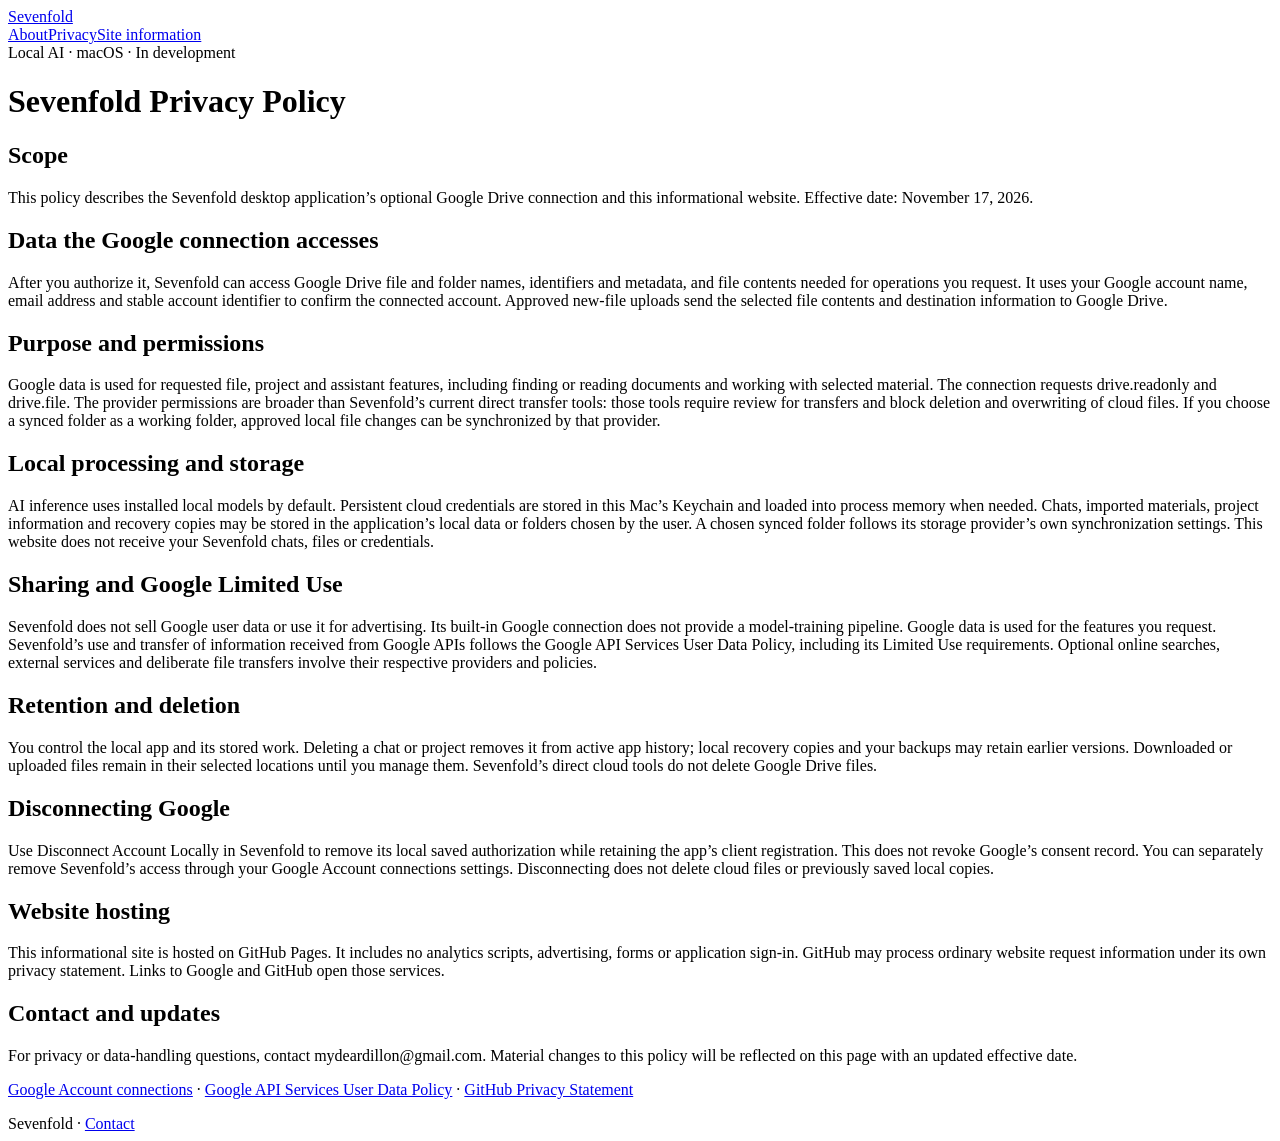
==== privacy.html @ ba38534d "Publish Sevenfold information and privacy pages" ====
<!doctype html><html lang="en"><head><meta charset="utf-8"><meta name="viewport" content="width=device-width,initial-scale=1"><meta name="description" content="Sevenfold local AI workspace and optional Google Drive connection"><title>Sevenfold Privacy Policy</title><link rel="stylesheet" href="styles.css"></head><body><header><a class="brand" href="index.html">Sevenfold</a><nav aria-label="Main"><a href="index.html">About</a><a href="privacy.html">Privacy</a><a href="terms.html">Site information</a></nav></header><main><span class="tag">Local AI · macOS · In development</span><h1>Sevenfold Privacy Policy</h1><section><h2>Scope</h2><p>This policy describes the Sevenfold desktop application’s optional Google Drive connection and this informational website. Effective date: November 17, 2026.</p></section><section><h2>Data the Google connection accesses</h2><p>After you authorize it, Sevenfold can access Google Drive file and folder names, identifiers and metadata, and file contents needed for operations you request. It uses your Google account name, email address and stable account identifier to confirm the connected account. Approved new-file uploads send the selected file contents and destination information to Google Drive.</p></section><section><h2>Purpose and permissions</h2><p>Google data is used for requested file, project and assistant features, including finding or reading documents and working with selected material. The connection requests drive.readonly and drive.file. The provider permissions are broader than Sevenfold’s current direct transfer tools: those tools require review for transfers and block deletion and overwriting of cloud files. If you choose a synced folder as a working folder, approved local file changes can be synchronized by that provider.</p></section><section><h2>Local processing and storage</h2><p>AI inference uses installed local models by default. Persistent cloud credentials are stored in this Mac’s Keychain and loaded into process memory when needed. Chats, imported materials, project information and recovery copies may be stored in the application’s local data or folders chosen by the user. A chosen synced folder follows its storage provider’s own synchronization settings. This website does not receive your Sevenfold chats, files or credentials.</p></section><section><h2>Sharing and Google Limited Use</h2><p>Sevenfold does not sell Google user data or use it for advertising. Its built-in Google connection does not provide a model-training pipeline. Google data is used for the features you request. Sevenfold’s use and transfer of information received from Google APIs follows the Google API Services User Data Policy, including its Limited Use requirements. Optional online searches, external services and deliberate file transfers involve their respective providers and policies.</p></section><section><h2>Retention and deletion</h2><p>You control the local app and its stored work. Deleting a chat or project removes it from active app history; local recovery copies and your backups may retain earlier versions. Downloaded or uploaded files remain in their selected locations until you manage them. Sevenfold’s direct cloud tools do not delete Google Drive files.</p></section><section><h2>Disconnecting Google</h2><p>Use Disconnect Account Locally in Sevenfold to remove its local saved authorization while retaining the app’s client registration. This does not revoke Google’s consent record. You can separately remove Sevenfold’s access through your Google Account connections settings. Disconnecting does not delete cloud files or previously saved local copies.</p></section><section><h2>Website hosting</h2><p>This informational site is hosted on GitHub Pages. It includes no analytics scripts, advertising, forms or application sign-in. GitHub may process ordinary website request information under its own privacy statement. Links to Google and GitHub open those services.</p></section><section><h2>Contact and updates</h2><p>For privacy or data-handling questions, contact mydeardillon@gmail.com. Material changes to this policy will be reflected on this page with an updated effective date.</p></section><p><a href="https://myaccount.google.com/connections">Google Account connections</a> · <a href="https://developers.google.com/terms/api-services-user-data-policy">Google API Services User Data Policy</a> · <a href="https://docs.github.com/en/site-policy/privacy-policies/github-general-privacy-statement">GitHub Privacy Statement</a></p></main><footer>Sevenfold · <a href="mailto:mydeardillon@gmail.com">Contact</a></footer></body></html>
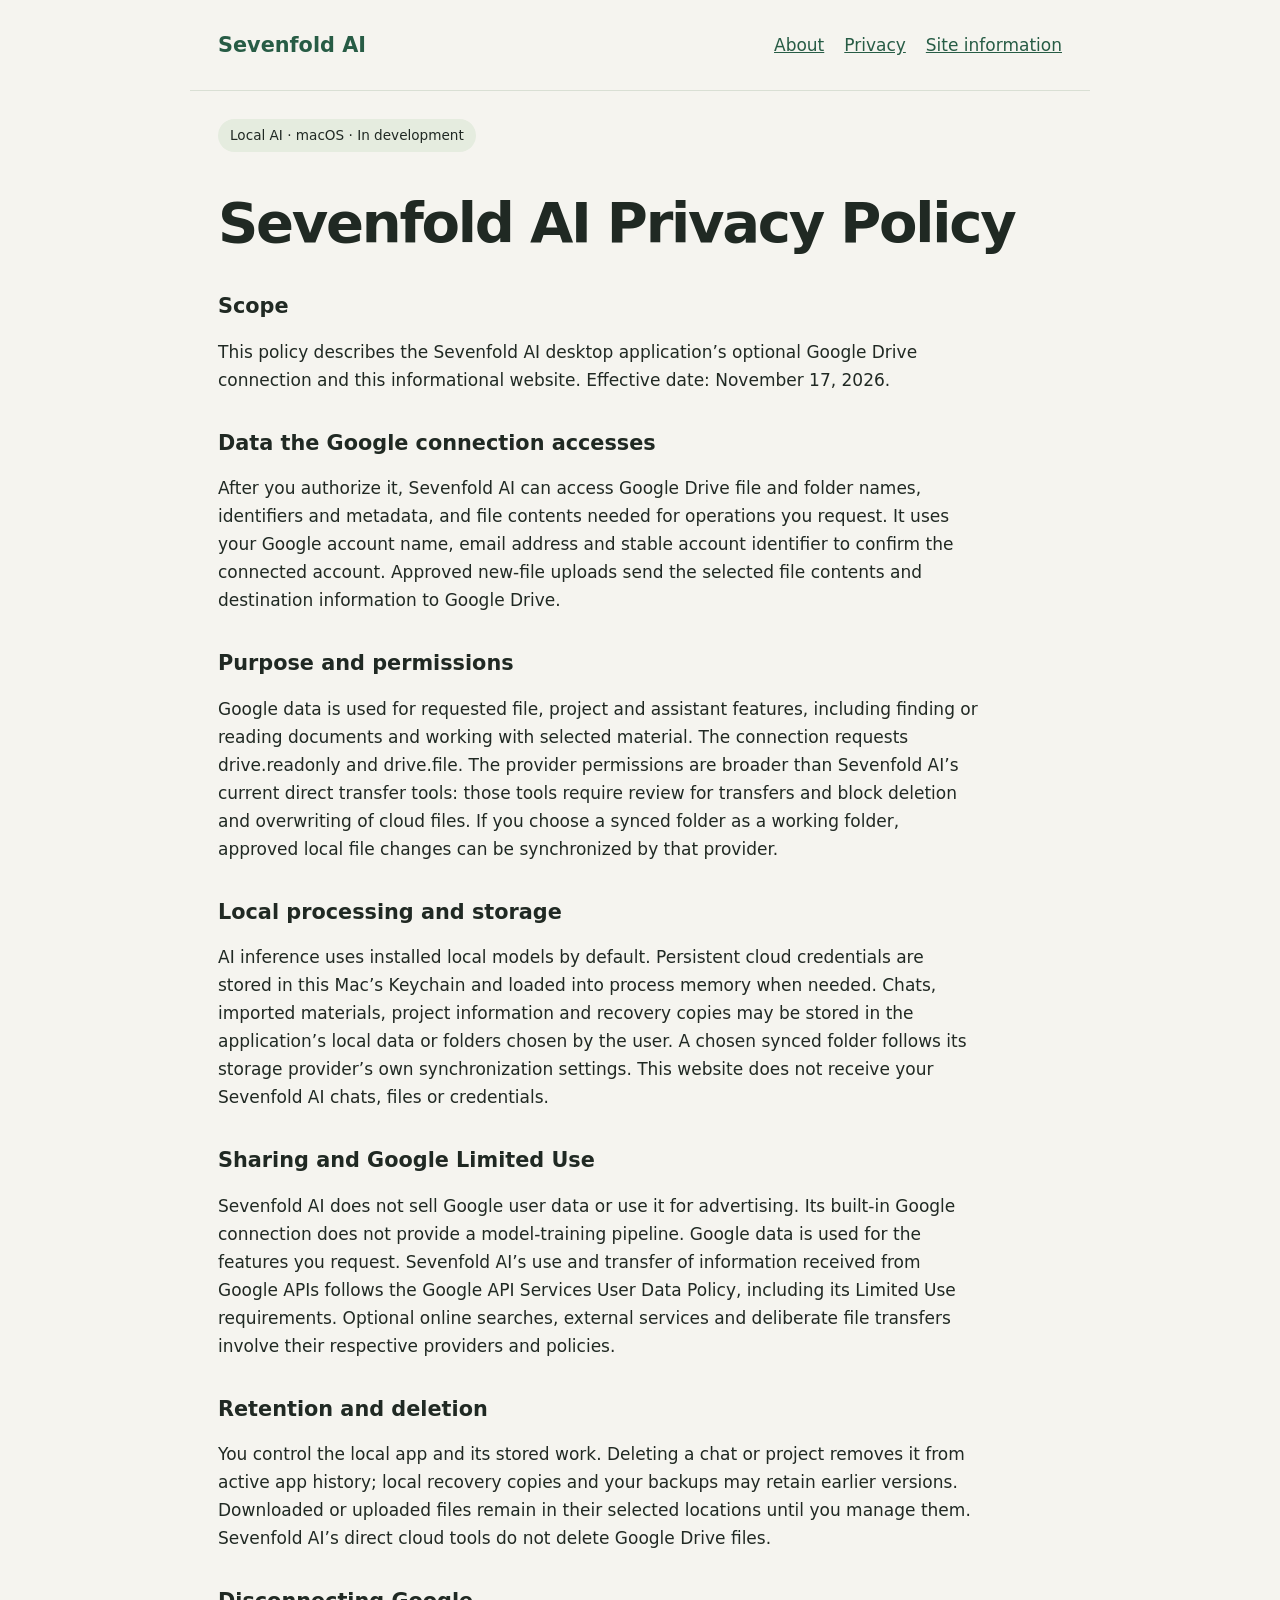
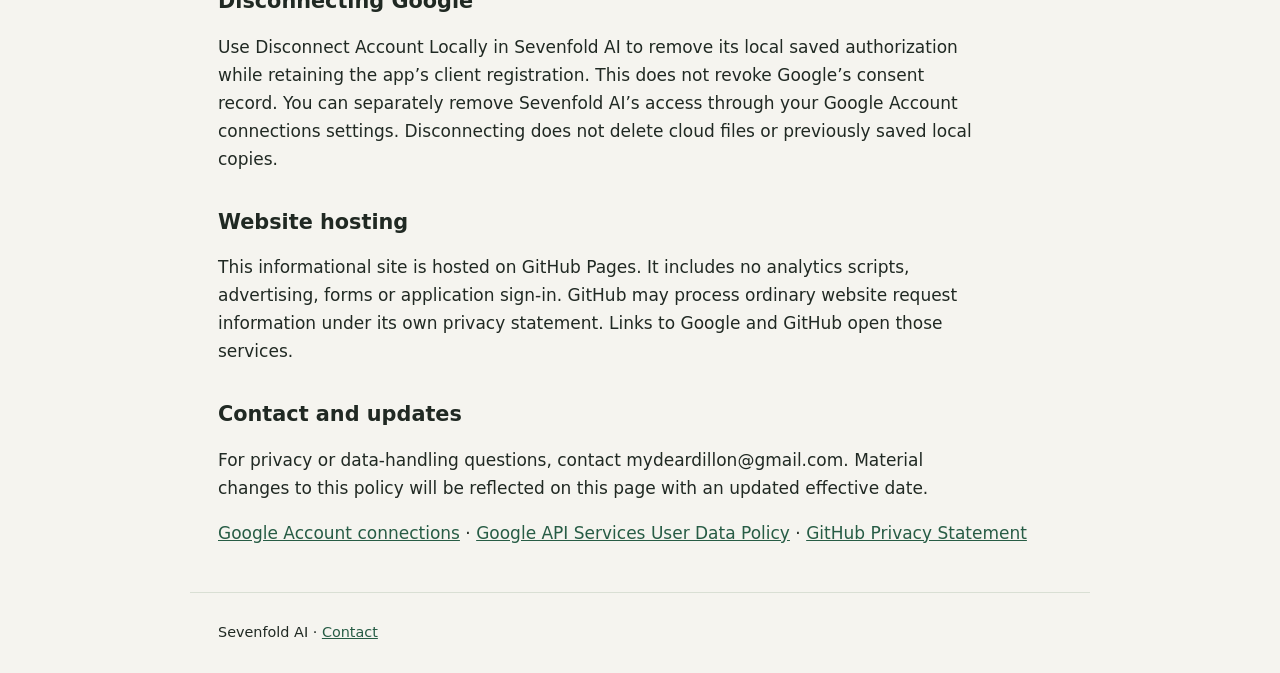
==== commit 10940a84: "Use Sevenfold AI product name and Sevenfold Mac short name" ====
--- a/privacy.html
+++ b/privacy.html
@@ -1 +1 @@
-<!doctype html><html lang="en"><head><meta charset="utf-8"><meta name="viewport" content="width=device-width,initial-scale=1"><meta name="description" content="Sevenfold local AI workspace and optional Google Drive connection"><title>Sevenfold Privacy Policy</title><link rel="stylesheet" href="styles.css"></head><body><header><a class="brand" href="index.html">Sevenfold</a><nav aria-label="Main"><a href="index.html">About</a><a href="privacy.html">Privacy</a><a href="terms.html">Site information</a></nav></header><main><span class="tag">Local AI · macOS · In development</span><h1>Sevenfold Privacy Policy</h1><section><h2>Scope</h2><p>This policy describes the Sevenfold desktop application’s optional Google Drive connection and this informational website. Effective date: November 17, 2026.</p></section><section><h2>Data the Google connection accesses</h2><p>After you authorize it, Sevenfold can access Google Drive file and folder names, identifiers and metadata, and file contents needed for operations you request. It uses your Google account name, email address and stable account identifier to confirm the connected account. Approved new-file uploads send the selected file contents and destination information to Google Drive.</p></section><section><h2>Purpose and permissions</h2><p>Google data is used for requested file, project and assistant features, including finding or reading documents and working with selected material. The connection requests drive.readonly and drive.file. The provider permissions are broader than Sevenfold’s current direct transfer tools: those tools require review for transfers and block deletion and overwriting of cloud files. If you choose a synced folder as a working folder, approved local file changes can be synchronized by that provider.</p></section><section><h2>Local processing and storage</h2><p>AI inference uses installed local models by default. Persistent cloud credentials are stored in this Mac’s Keychain and loaded into process memory when needed. Chats, imported materials, project information and recovery copies may be stored in the application’s local data or folders chosen by the user. A chosen synced folder follows its storage provider’s own synchronization settings. This website does not receive your Sevenfold chats, files or credentials.</p></section><section><h2>Sharing and Google Limited Use</h2><p>Sevenfold does not sell Google user data or use it for advertising. Its built-in Google connection does not provide a model-training pipeline. Google data is used for the features you request. Sevenfold’s use and transfer of information received from Google APIs follows the Google API Services User Data Policy, including its Limited Use requirements. Optional online searches, external services and deliberate file transfers involve their respective providers and policies.</p></section><section><h2>Retention and deletion</h2><p>You control the local app and its stored work. Deleting a chat or project removes it from active app history; local recovery copies and your backups may retain earlier versions. Downloaded or uploaded files remain in their selected locations until you manage them. Sevenfold’s direct cloud tools do not delete Google Drive files.</p></section><section><h2>Disconnecting Google</h2><p>Use Disconnect Account Locally in Sevenfold to remove its local saved authorization while retaining the app’s client registration. This does not revoke Google’s consent record. You can separately remove Sevenfold’s access through your Google Account connections settings. Disconnecting does not delete cloud files or previously saved local copies.</p></section><section><h2>Website hosting</h2><p>This informational site is hosted on GitHub Pages. It includes no analytics scripts, advertising, forms or application sign-in. GitHub may process ordinary website request information under its own privacy statement. Links to Google and GitHub open those services.</p></section><section><h2>Contact and updates</h2><p>For privacy or data-handling questions, contact mydeardillon@gmail.com. Material changes to this policy will be reflected on this page with an updated effective date.</p></section><p><a href="https://myaccount.google.com/connections">Google Account connections</a> · <a href="https://developers.google.com/terms/api-services-user-data-policy">Google API Services User Data Policy</a> · <a href="https://docs.github.com/en/site-policy/privacy-policies/github-general-privacy-statement">GitHub Privacy Statement</a></p></main><footer>Sevenfold · <a href="mailto:mydeardillon@gmail.com">Contact</a></footer></body></html>
+<!doctype html><html lang="en"><head><meta charset="utf-8"><meta name="viewport" content="width=device-width,initial-scale=1"><meta name="description" content="Sevenfold AI local AI workspace and optional Google Drive connection"><title>Sevenfold AI Privacy Policy</title><link rel="stylesheet" href="styles.css"></head><body><header><a class="brand" href="index.html">Sevenfold AI</a><nav aria-label="Main"><a href="index.html">About</a><a href="privacy.html">Privacy</a><a href="terms.html">Site information</a></nav></header><main><span class="tag">Local AI · macOS · In development</span><h1>Sevenfold AI Privacy Policy</h1><section><h2>Scope</h2><p>This policy describes the Sevenfold AI desktop application’s optional Google Drive connection and this informational website. Effective date: November 17, 2026.</p></section><section><h2>Data the Google connection accesses</h2><p>After you authorize it, Sevenfold AI can access Google Drive file and folder names, identifiers and metadata, and file contents needed for operations you request. It uses your Google account name, email address and stable account identifier to confirm the connected account. Approved new-file uploads send the selected file contents and destination information to Google Drive.</p></section><section><h2>Purpose and permissions</h2><p>Google data is used for requested file, project and assistant features, including finding or reading documents and working with selected material. The connection requests drive.readonly and drive.file. The provider permissions are broader than Sevenfold AI’s current direct transfer tools: those tools require review for transfers and block deletion and overwriting of cloud files. If you choose a synced folder as a working folder, approved local file changes can be synchronized by that provider.</p></section><section><h2>Local processing and storage</h2><p>AI inference uses installed local models by default. Persistent cloud credentials are stored in this Mac’s Keychain and loaded into process memory when needed. Chats, imported materials, project information and recovery copies may be stored in the application’s local data or folders chosen by the user. A chosen synced folder follows its storage provider’s own synchronization settings. This website does not receive your Sevenfold AI chats, files or credentials.</p></section><section><h2>Sharing and Google Limited Use</h2><p>Sevenfold AI does not sell Google user data or use it for advertising. Its built-in Google connection does not provide a model-training pipeline. Google data is used for the features you request. Sevenfold AI’s use and transfer of information received from Google APIs follows the Google API Services User Data Policy, including its Limited Use requirements. Optional online searches, external services and deliberate file transfers involve their respective providers and policies.</p></section><section><h2>Retention and deletion</h2><p>You control the local app and its stored work. Deleting a chat or project removes it from active app history; local recovery copies and your backups may retain earlier versions. Downloaded or uploaded files remain in their selected locations until you manage them. Sevenfold AI’s direct cloud tools do not delete Google Drive files.</p></section><section><h2>Disconnecting Google</h2><p>Use Disconnect Account Locally in Sevenfold AI to remove its local saved authorization while retaining the app’s client registration. This does not revoke Google’s consent record. You can separately remove Sevenfold AI’s access through your Google Account connections settings. Disconnecting does not delete cloud files or previously saved local copies.</p></section><section><h2>Website hosting</h2><p>This informational site is hosted on GitHub Pages. It includes no analytics scripts, advertising, forms or application sign-in. GitHub may process ordinary website request information under its own privacy statement. Links to Google and GitHub open those services.</p></section><section><h2>Contact and updates</h2><p>For privacy or data-handling questions, contact mydeardillon@gmail.com. Material changes to this policy will be reflected on this page with an updated effective date.</p></section><p><a href="https://myaccount.google.com/connections">Google Account connections</a> · <a href="https://developers.google.com/terms/api-services-user-data-policy">Google API Services User Data Policy</a> · <a href="https://docs.github.com/en/site-policy/privacy-policies/github-general-privacy-statement">GitHub Privacy Statement</a></p></main><footer>Sevenfold AI · <a href="mailto:mydeardillon@gmail.com">Contact</a></footer></body></html>
--- a/styles.css
+++ b/styles.css
@@ -0,0 +1 @@
+*{box-sizing:border-box}body{margin:0;background:#f5f4ef;color:#202923;font:17px/1.65 system-ui,-apple-system,sans-serif}header,main,footer{max-width:900px;margin:auto;padding:28px}header{display:flex;justify-content:space-between;align-items:center;border-bottom:1px solid #d9dfd4}a{color:#275c45}nav{display:flex;gap:20px;flex-wrap:wrap}h1{font-size:clamp(2.2rem,5vw,3.5rem);line-height:1.1;letter-spacing:-.04em;margin:40px 0}h2{font-size:1.3rem;line-height:1.3;margin-top:36px}section{max-width:760px}footer{font-size:.9rem;border-top:1px solid #d9dfd4}.brand{font-size:1.3rem;font-weight:750;text-decoration:none}.tag{display:inline-block;background:#e5ecdf;border-radius:100px;padding:5px 12px;font-size:.85rem}@media(prefers-color-scheme:dark){body{background:#142019;color:#edf1e8}a{color:#b5d8ad}header,footer{border-color:#39483d}.tag{background:#2d4031}}
